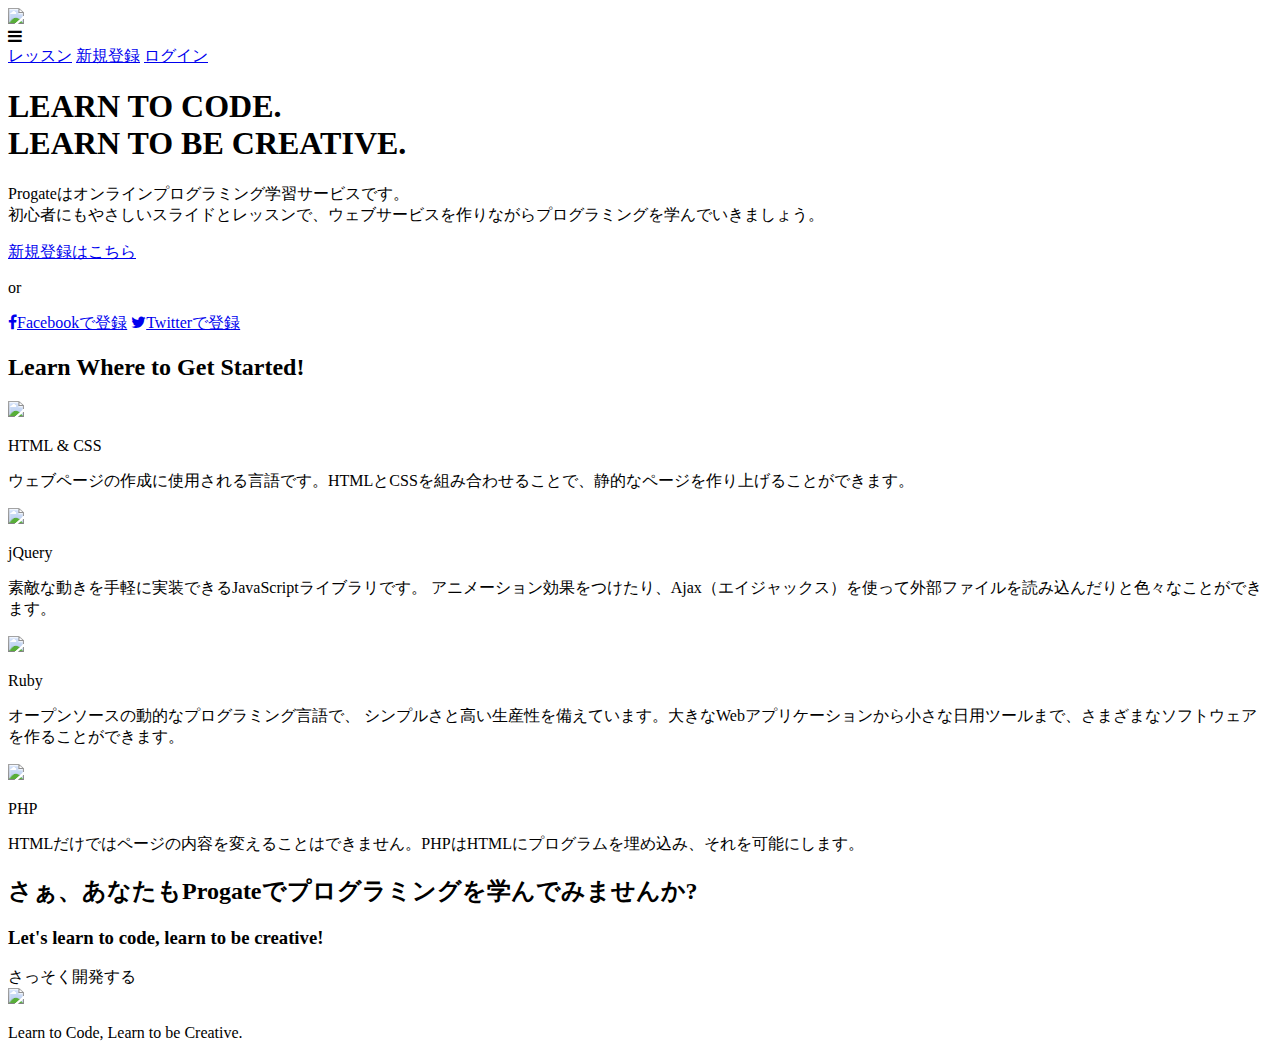
==== index.html @ 8fe14dfb "Create index.html" ====
<!DOCTYPE html>
<html>
<head>
  <meta charset="utf-8">
  <meta name="viewport" content="width=device-width, initial-scale=1.0">
  <title>Progate</title>
  <link href="https://maxcdn.bootstrapcdn.com/font-awesome/4.7.0/css/font-awesome.min.css" rel="stylesheet" integrity="sha384-wvfXpqpZZVQGK6TAh5PVlGOfQNHSoD2xbE+QkPxCAFlNEevoEH3Sl0sibVcOQVnN" crossorigin="anonymous">
  <link rel="stylesheet" type="text/css" href="stylesheet.css">
</head>
<body>
  <header>
    <div class="container">
      <div class="header-left">
        <img class="logo" src="https://prog-8.com/images/html/advanced/main_logo.png">
      </div>
      <span class="fa fa-bars menu-icon"></span>
      <div class="header-right">
        <a href="#">レッスン</a>
        <a href="#">新規登録</a>
        <a href="#" class="login">ログイン</a>
      </div>
    </div>
  </header>
  <div class="top-wrapper">
    <div class="container">
      <h1>LEARN TO CODE.<br>LEARN TO BE CREATIVE.</h1>
      <p>Progateはオンラインプログラミング学習サービスです。<br>初心者にもやさしいスライドとレッスンで、ウェブサービスを作りながらプログラミングを学んでいきましょう。</p>
      <div class="btn-wrapper">
        <a href="#" class="btn signup">新規登録はこちら</a>
        <p>or</p>
        <a href="#" class="btn facebook"><span class="fa fa-facebook"></span>Facebookで登録</a>
        <a href="#" class="btn twitter"><span class="fa fa-twitter"></span>Twitterで登録</a>
      </div>
    </div>
  </div>
  <div class="lesson-wrapper">
    <div class="container">
      <div class="heading">
        <h2>Learn Where to Get Started!</h2>
      </div>
      <div class="lessons">
        <div class="lesson">
          <div class="lesson-icon">
            <img src="https://prog-8.com/images/html/advanced/html.png">
            <p>HTML & CSS</p>
          </div>
          <p class="text-contents">ウェブページの作成に使用される言語です。HTMLとCSSを組み合わせることで、静的なページを作り上げることができます。</p>
        </div>
        <div class="lesson">
          <div class="lesson-icon">
            <img src="https://prog-8.com/images/html/advanced/jQuery.png">
            <p>jQuery</p>
          </div>
          <p class="text-contents">素敵な動きを手軽に実装できるJavaScriptライブラリです。 アニメーション効果をつけたり、Ajax（エイジャックス）を使って外部ファイルを読み込んだりと色々なことができます。</p>
        </div>
        <div class="lesson">
          <div class="lesson-icon">
            <img src="https://prog-8.com/images/html/advanced/ruby.png">
            <p>Ruby</p>
          </div>
          <p class="text-contents">オープンソースの動的なプログラミング言語で、 シンプルさと高い生産性を備えています。大きなWebアプリケーションから小さな日用ツールまで、さまざまなソフトウェアを作ることができます。</p>
        </div>
        <div class="lesson">
          <div class="lesson-icon">
            <img src="https://prog-8.com/images/html/advanced/php.png">
            <p>PHP</p>
          </div>
          <p class="text-contents">HTMLだけではページの内容を変えることはできません。PHPはHTMLにプログラムを埋め込み、それを可能にします。</p>
        </div>
      </div>
      <div class="clear"></div>
    </div>
  </div>
  <div class="message-wrapper">
    <div class="container">
      <div class="heading">
        <h2>さぁ、あなたもProgateでプログラミングを学んでみませんか?</h2>
        <h3>Let's learn to code, learn to be creative!</h3>
      </div>
      <span class="btn message">さっそく開発する</span>
    </div>
  </div>
  <footer>
    <div class="container">
      <img src="https://prog-8.com/images/html/advanced/footer_logo.png">
      <p>Learn to Code, Learn to be Creative.</p>
    </div>
  </footer>
</body>
</html>
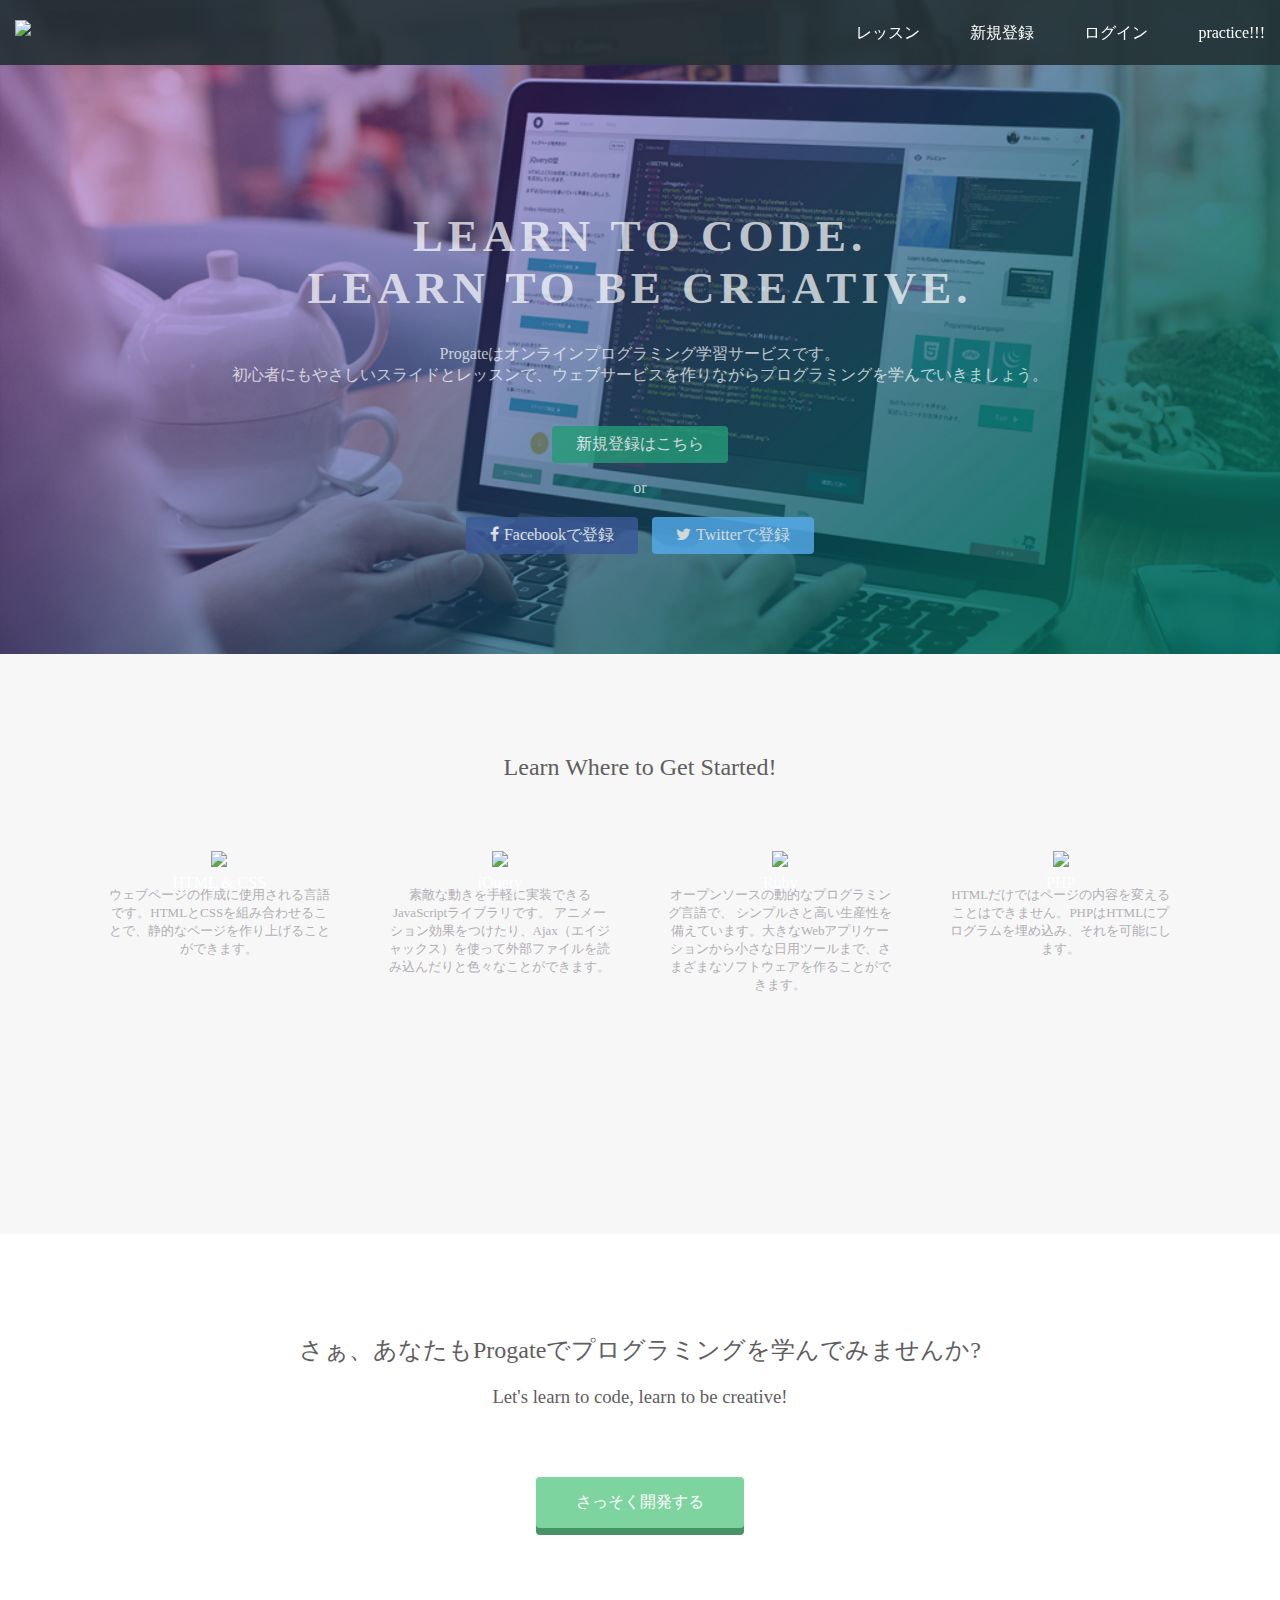
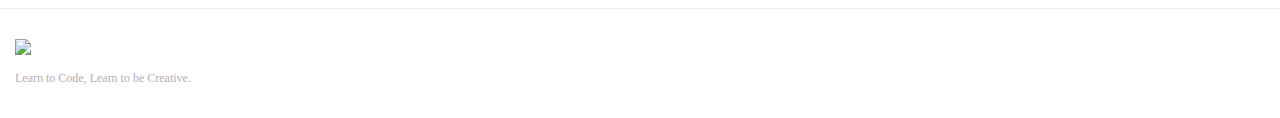
==== commit 29b7f26d: "Update index.html" ====
--- a/index.html
+++ b/index.html
@@ -18,6 +18,7 @@
         <a href="#">レッスン</a>
         <a href="#">新規登録</a>
         <a href="#" class="login">ログイン</a>
+        <a href="practice.html">practice!!!</a>
       </div>
     </div>
   </header>
--- a/stylesheet.css
+++ b/stylesheet.css
@@ -0,0 +1,271 @@
+* {
+  box-sizing: border-box;
+}
+
+body {
+  margin: 0;
+  font-family: "Hiragino Kaku Gothic ProN";
+}
+
+a {
+  text-decoration: none;
+}
+
+.container {
+  width: 100%;
+  padding: 0 15px;
+  margin: 0 auto;
+}
+
+.top-wrapper {
+  padding: 180px 0 100px 0;
+  background-image: url(top.png);
+  background-size: cover;
+  color: white;
+  text-align: center;
+}
+
+.top-wrapper h1 {
+  opacity: 0.7;
+  font-size: 45px;
+  letter-spacing: 5px;
+}
+
+.top-wrapper p {
+  opacity: 0.7;
+  font-size: 16px;
+  margin-bottom: 40px;
+}
+
+.btn-wrapper {
+  text-align: center;
+}
+
+.btn-wrapper p {
+  margin-bottom: 20px;
+}
+
+.signup {
+  background-color: #239b76;
+}
+
+.facebook {
+  background-color: #3b5998;
+  margin-right: 10px;
+}
+
+.twitter {
+  background-color: #55acee;
+}
+
+.btn {
+  padding: 8px 24px;
+  color: white;
+  display: inline-block;
+  opacity: 0.8;
+  border-radius: 4px;
+  text-align: center;
+}
+
+.btn:hover {
+  opacity: 1;
+}
+
+.fa {
+  margin-right: 5px;
+}
+
+header {
+  height: 65px;
+  width: 100%;
+  background-color: rgba(34,49,52,0.9);
+  position :fixed;
+  top: 0;
+  z-index: 10;
+}
+
+.logo {
+  width: 124px;
+  margin-top: 20px;
+}
+
+.header-left {
+  float: left;
+}
+
+.header-right {
+  float: right;
+  margin-right: -25px;
+}
+
+.header-right a {
+  line-height: 65px;
+  padding: 0 25px;
+  color: white;
+  display: block;
+  float: left;
+  transition: all 0.5s;
+}
+
+.header-right a:hover {
+  background-color: rgba(255,255,255,0.3);
+}
+
+.lesson-wrapper {
+  height: 580px;
+  padding-bottom: 80px;
+  padding-left: 5%;
+  padding-right: 5%;
+  background-color: #f7f7f7;
+  text-align: center;
+}
+
+.heading {
+  padding-top: 80px;
+  padding-bottom: 50px;
+  color: #5f5d60;
+}
+
+.heading h2 {
+  font-weight: normal;
+}
+
+.lesson {
+  float: left;
+  width: 25%;
+}
+
+.lesson-icon {
+  position: relative;
+}
+
+.lesson-icon p {
+  position: absolute;
+  top: 37%;
+  width: 100%;
+  color: white;
+}
+
+.text-contents {
+  width: 80%;
+  display: inline-block;
+  margin-top: 15px;
+  font-size: 13px;
+  color: #b3aeb5;
+}
+
+.heading h3 {
+  font-weight: normal;
+}
+
+.message-wrapper {
+  border-bottom: 1px solid #eee;
+  padding-bottom: 80px;
+  text-align: center;
+}
+
+.message {
+  padding: 15px 40px;
+  background-color: #5dca88;
+  cursor: pointer;
+  box-shadow: 0px 7px #1a7940;
+}
+
+.message:active {
+  position: relative;
+  top: 7px;
+  box-shadow: none;
+}
+
+footer img {
+  width: 125px;
+}
+
+footer p {
+  color: #b3aeb5;
+  font-size: 12px;
+}
+
+footer {
+  padding-top: 30px;
+  padding-bottom: 20px;
+}
+
+.menu-icon {
+  color: white;
+  float: right;
+  font-size: 25px;
+  padding: 21px 0;
+  display: none;
+}
+
+.clear {
+  clear: left;
+}
+
+@media all and (max-width: 1000px) {
+  .lesson {
+    width: 50%;
+    margin-bottom: 50px;
+  }
+
+  .lesson-wrapper {
+    height: 990px;
+  }
+
+  footer {
+    text-align: center;
+  }
+}
+
+@media all and (max-width: 750px) {
+  .top-wrapper h1 {
+    font-size: 32px;
+  }
+
+  .heading h2 {
+    font-size: 20px;
+  }
+}
+
+@media all and (max-width: 670px) {
+  .header-right {
+    display: none;
+  }
+
+  .menu-icon {
+    display: block;
+  }
+
+  .top-wrapper .btn {
+    width: 100%;
+  }
+
+  .twitter {
+    margin-top: 10px;
+  }
+
+  .top-wrapper {
+    text-align: left;
+  }
+
+  .top-wrapper h1 {
+    font-size: 24px;
+  }
+
+  .top-wrapper p {
+    font-size: 14px;
+  }
+
+  .lesson {
+    width: 100%;
+  }
+
+  .lesson-wrapper {
+    height: 1700px;
+  }
+
+  .message-wrapper .btn {
+    width: 100%;
+  }
+}
